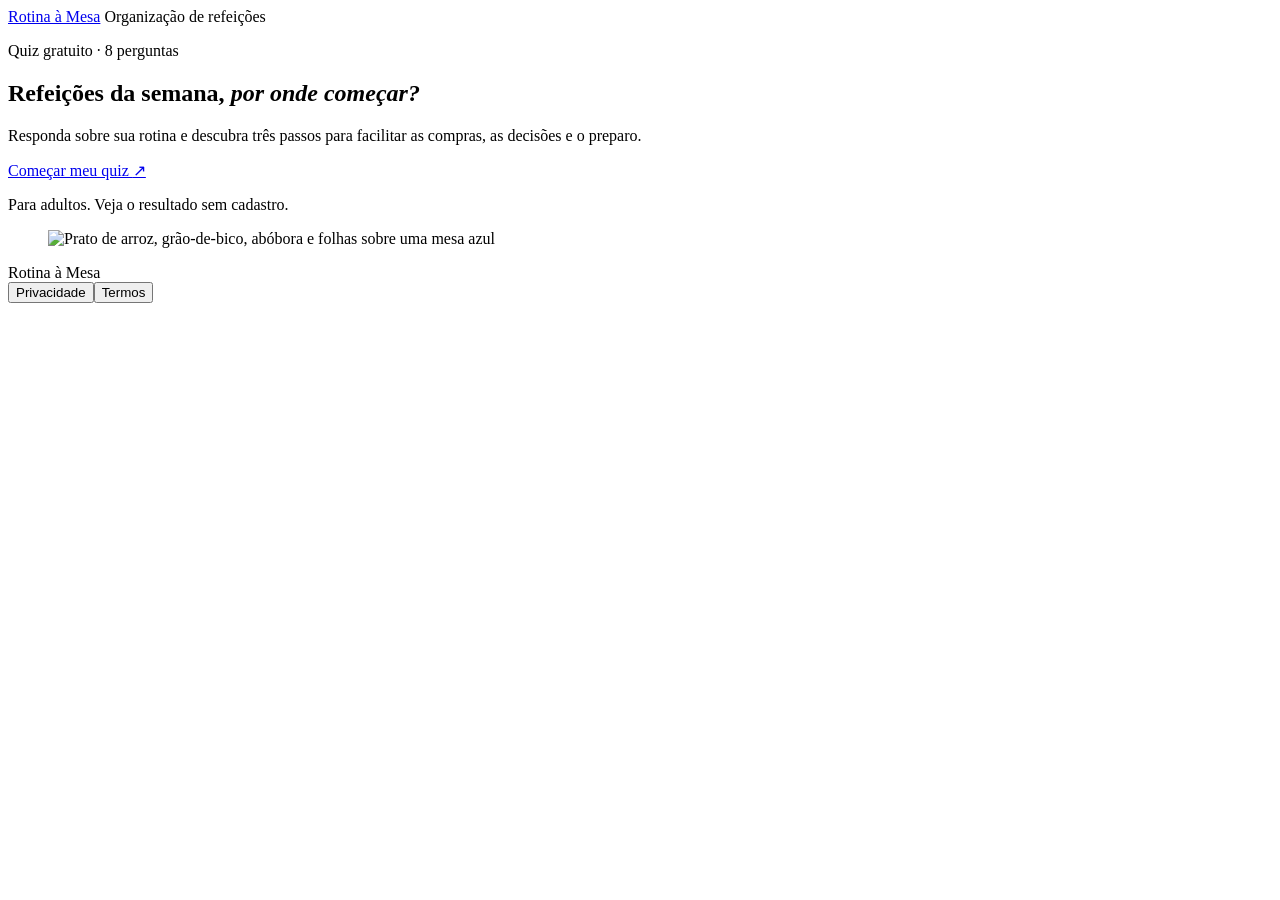
==== index.html @ adef6a7a "Adiciona index.html" ====
<!doctype html>
<html lang="pt-BR">
<head>
  <meta charset="utf-8">
  <meta name="viewport" content="width=device-width, initial-scale=1">
  <meta name="description" content="Responda oito perguntas e descubra por onde começar a organizar as compras e as refeições da semana.">
  <meta name="theme-color" content="#f8f5ec">
  <meta name="referrer" content="strict-origin">
  <title>Rotina à Mesa | Quiz de organização de refeições</title>
  <link rel="stylesheet" href="./style.css">
  <script src="./config.js" defer></script>
  <script src="./quiz.js" defer></script>
</head>
<body>
  <header class="site-head">
    <div class="wrap head-inner">
      <a class="brand" href="#inicio" aria-label="Rotina à Mesa, início"><span class="mark" aria-hidden="true"></span> Rotina à Mesa</a>
      <span class="head-note">Organização de refeições</span>
    </div>
  </header>
  <main class="wrap" id="app">
    <section id="home" class="hero" aria-labelledby="hero-title">
      <div class="hero-copy">
        <p class="kicker"><span></span> Quiz gratuito · 8 perguntas</p>
        <h1 id="hero-title" tabindex="-1">Refeições da semana, <em>por onde começar?</em></h1>
        <p class="intro">Responda sobre sua rotina e descubra três passos para facilitar as compras, as decisões e o preparo.</p>
        <a class="button primary" href="#quiz">Começar meu quiz <span aria-hidden="true">↗</span></a>
        <p class="fine">Para adultos. Veja o resultado sem cadastro.</p>
      </div>
      <figure class="hero-figure">
        <img src="./mesa.webp" alt="Prato de arroz, grão-de-bico, abóbora e folhas sobre uma mesa azul" width="960" height="720" fetchpriority="high">
      </figure>
    </section>
    <section id="quiz" class="flow" hidden>
      <div class="flow-top">
        <button type="button" class="text-button" id="back">← Voltar</button>
        <span id="step-label"></span>
      </div>
      <progress id="progress" max="8" value="1" aria-label="Progresso do quiz"></progress>
      <form id="question-form">
        <fieldset>
          <legend id="question-title" tabindex="-1"></legend>
          <div class="options" id="options"></div>
        </fieldset>
        <p class="form-error" id="form-error" role="alert" hidden>Escolha uma opção para continuar.</p>
        <button class="button primary" id="continue" type="submit"></button>
      </form>
      <p class="fine">As respostas duram enquanto esta página estiver aberta. Atualizar reinicia o quiz.</p>
    </section>
    <section id="result" class="result" hidden>
      <div class="result-copy">
        <button type="button" class="text-button" id="edit">← Revisar respostas</button>
        <p class="kicker"><span></span> Seu resultado</p>
        <h1 id="result-title" tabindex="-1"></h1>
        <ol id="actions" class="actions"></ol>
        <p class="example" id="example"></p>
        <p class="fine">O resultado resume suas preferências de organização. O quiz tem finalidade educativa.</p>
      </div>
      <aside class="offer" aria-labelledby="offer-title">
        <p class="kicker"><span></span> Kit digital</p>
        <h2 id="offer-title">Kit Rotina à Mesa</h2>
        <p id="offer-lead"></p>
        <details class="sample"><summary>Ver exemplo de planejador</summary>
          <table><caption>Exemplo de preenchimento</caption><thead><tr><th scope="col">Dia</th><th scope="col">O que decidir</th></tr></thead><tbody><tr><th scope="row">Segunda</th><td>Escolher duas refeições</td></tr><tr><th scope="row">Terça</th><td>Conferir o que já tem em casa</td></tr><tr><th scope="row">Quarta</th><td>Completar a lista de compras</td></tr></tbody></table>
        </details>
        <ul id="deliverables">
          <li>Guia de uso e planejador semanal</li>
          <li>Lista de compras e checklist de preparo</li>
          <li>Banco de ideias e roteiros para começar</li>
        </ul>
        <p id="format" class="fine"></p>
        <div id="sale" hidden>
          <p class="price" id="price"></p>
          <p id="sale-details" class="fine"></p>
          <a class="button primary" id="checkout">Comprar o kit <span aria-hidden="true">↗</span></a>
        </div>
        <p id="preview-note" class="preview-note">Prévia da oferta. O kit ainda está em preparação.</p>
      </aside>
    </section>
    <noscript><p class="fine">Ative o JavaScript para responder ao quiz.</p></noscript>
  </main>
  <footer class="site-foot wrap">
    <span>Rotina à Mesa</span>
    <div><button class="text-button" data-dialog="privacy">Privacidade</button><button class="text-button" data-dialog="terms">Termos</button></div>
  </footer>
  <dialog id="privacy" aria-labelledby="privacy-title">
    <form method="dialog"><button class="text-button close" aria-label="Fechar">✕</button></form>
    <h2 id="privacy-title">Privacidade</h2>
    <p>As respostas são usadas nesta página para calcular o resultado e são descartadas ao sair ou recarregar. O quiz funciona sem cadastro.</p>
    <p id="privacy-measurement"></p>
    <div id="preferences" hidden>
      <p id="preference-status" aria-live="polite"></p>
      <div class="preference-buttons"><button id="allow" type="button" class="button primary">Permitir medição</button><button id="decline" type="button" class="text-button">Recusar medição</button></div>
    </div>
    <p id="privacy-seller" hidden></p>
    <a id="privacy-link" hidden>Ver política de privacidade completa</a>
  </dialog>
  <dialog id="terms" aria-labelledby="terms-title">
    <form method="dialog"><button class="text-button close" aria-label="Fechar">✕</button></form>
    <h2 id="terms-title">Termos de uso</h2>
    <p>O Rotina à Mesa oferece um quiz educativo para adultos que querem organizar refeições e compras. O resultado apresenta sugestões de organização.</p>
    <p id="terms-seller" hidden></p>
    <a id="terms-link" hidden>Ver termos da oferta</a>
  </dialog>
  <div id="consent-notice" class="consent" hidden>
    <p>Você pode escolher se quer permitir a medição de visitas e interações com o quiz.</p>
    <button class="text-button" data-dialog="privacy">Escolher preferências</button>
  </div>
</body>
</html>
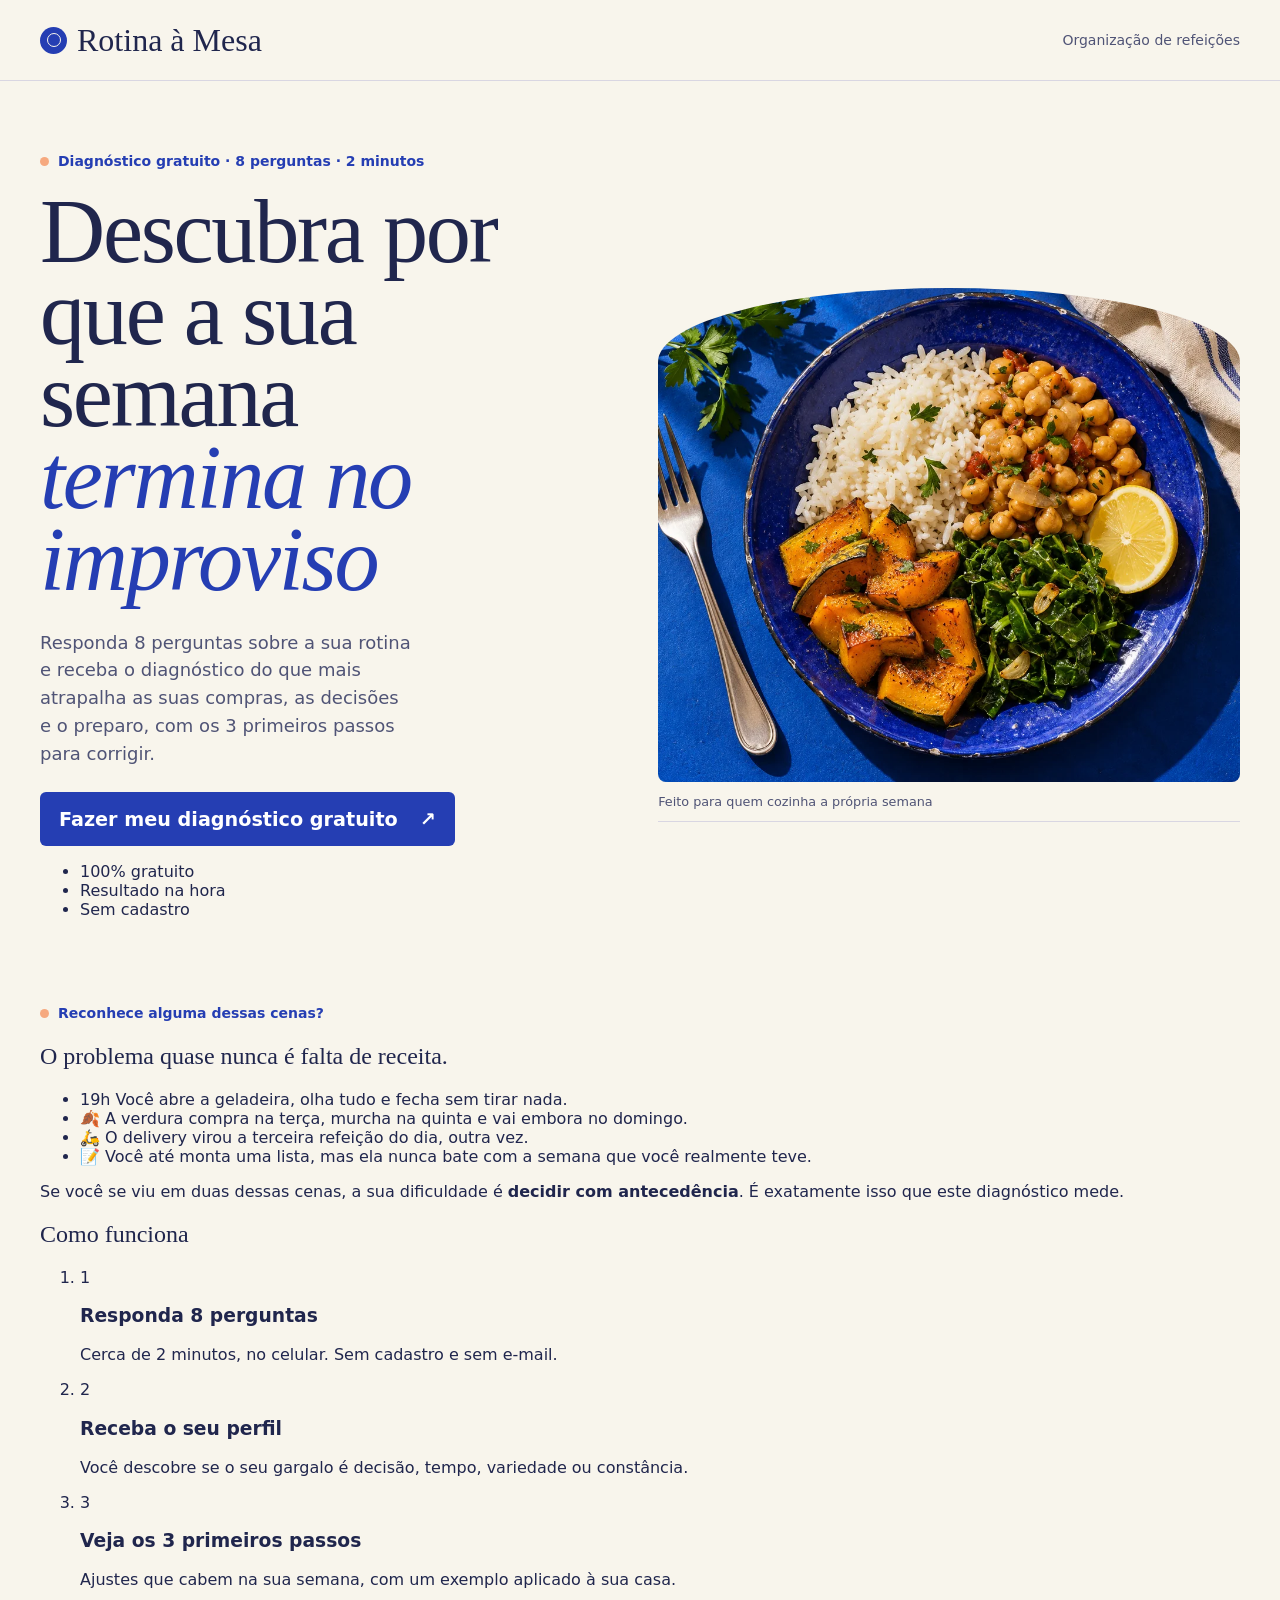
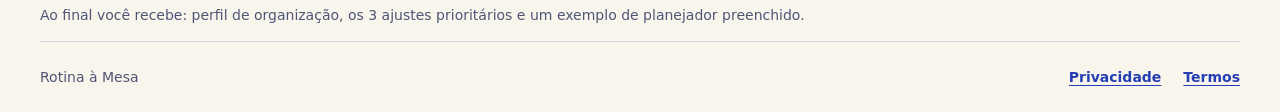
==== commit 14a708b6: "Adiciona gatilhos de conversao, diagnostico e mini pagina de vendas" ====
--- a/index.html
+++ b/index.html
@@ -3,34 +3,82 @@
 <head>
   <meta charset="utf-8">
   <meta name="viewport" content="width=device-width, initial-scale=1">
-  <meta name="description" content="Responda oito perguntas e descubra por onde começar a organizar as compras e as refeições da semana.">
+  <meta name="description" content="Responda 8 perguntas em 2 minutos e descubra o que está travando a organização das suas refeições, com os 3 primeiros passos para resolver.">
   <meta name="theme-color" content="#f8f5ec">
   <meta name="referrer" content="strict-origin">
-  <title>Rotina à Mesa | Quiz de organização de refeições</title>
+  <title>Rotina à Mesa | Diagnóstico gratuito da sua rotina de refeições</title>
+  <meta property="og:title" content="Descubra em 2 minutos por que a sua semana termina no improviso">
+  <meta property="og:description" content="Diagnóstico gratuito com 8 perguntas. Veja o seu perfil e os 3 ajustes que mais destravam compras, decisões e preparo.">
+  <meta property="og:type" content="website">
   <link rel="stylesheet" href="./style.css">
   <script src="./config.js" defer></script>
   <script src="./quiz.js" defer></script>
 </head>
 <body>
+  <div class="topbar" id="topbar" hidden>
+    <p><strong id="topbar-title">Oferta de lançamento</strong><span id="topbar-text"></span></p>
+    <p class="countdown" id="countdown" hidden>termina em <span id="countdown-clock">--:--:--</span></p>
+  </div>
+
   <header class="site-head">
     <div class="wrap head-inner">
       <a class="brand" href="#inicio" aria-label="Rotina à Mesa, início"><span class="mark" aria-hidden="true"></span> Rotina à Mesa</a>
-      <span class="head-note">Organização de refeições</span>
+      <span class="head-note" id="head-note">Organização de refeições</span>
     </div>
   </header>
+
   <main class="wrap" id="app">
     <section id="home" class="hero" aria-labelledby="hero-title">
       <div class="hero-copy">
-        <p class="kicker"><span></span> Quiz gratuito · 8 perguntas</p>
-        <h1 id="hero-title" tabindex="-1">Refeições da semana, <em>por onde começar?</em></h1>
-        <p class="intro">Responda sobre sua rotina e descubra três passos para facilitar as compras, as decisões e o preparo.</p>
-        <a class="button primary" href="#quiz">Começar meu quiz <span aria-hidden="true">↗</span></a>
-        <p class="fine">Para adultos. Veja o resultado sem cadastro.</p>
+        <p class="kicker"><span></span> Diagnóstico gratuito · 8 perguntas · 2 minutos</p>
+        <h1 id="hero-title" tabindex="-1">Descubra por que a sua semana <em>termina no improviso</em></h1>
+        <p class="intro">Responda 8 perguntas sobre a sua rotina e receba o diagnóstico do que mais atrapalha as suas compras, as decisões e o preparo, com os 3 primeiros passos para corrigir.</p>
+        <a class="button primary" id="start" href="#quiz"><span id="start-label">Fazer meu diagnóstico gratuito</span> <span aria-hidden="true">↗</span></a>
+        <p class="fine" id="resume-note" hidden></p>
+        <ul class="assurance">
+          <li>100% gratuito</li>
+          <li>Resultado na hora</li>
+          <li>Sem cadastro</li>
+        </ul>
+        <div class="proof" id="proof" hidden>
+          <div class="avatars" aria-hidden="true"><span>AC</span><span>JL</span><span>MP</span><span>RS</span><span>+</span></div>
+          <div>
+            <p class="proof-line"><strong id="proof-total">0</strong> pessoas já fizeram este diagnóstico</p>
+            <p class="stars" id="proof-rating" aria-label="Avaliação média"></p>
+          </div>
+        </div>
       </div>
       <figure class="hero-figure">
         <img src="./mesa.webp" alt="Prato de arroz, grão-de-bico, abóbora e folhas sobre uma mesa azul" width="960" height="720" fetchpriority="high">
+        <figcaption>
+          <span>Feito para quem cozinha a própria semana</span>
+          <span class="live-dot" id="live" hidden><i aria-hidden="true"></i> <span id="live-text"></span></span>
+        </figcaption>
       </figure>
     </section>
+
+    <section id="pain" class="pain" aria-labelledby="pain-title">
+      <p class="kicker"><span></span> Reconhece alguma dessas cenas?</p>
+      <h2 id="pain-title">O problema quase nunca é falta de receita.</h2>
+      <ul class="pain-list">
+        <li><span aria-hidden="true">19h</span> Você abre a geladeira, olha tudo e fecha sem tirar nada.</li>
+        <li><span aria-hidden="true">🍂</span> A verdura compra na terça, murcha na quinta e vai embora no domingo.</li>
+        <li><span aria-hidden="true">🛵</span> O delivery virou a terceira refeição do dia, outra vez.</li>
+        <li><span aria-hidden="true">📝</span> Você até monta uma lista, mas ela nunca bate com a semana que você realmente teve.</li>
+      </ul>
+      <p class="pain-close">Se você se viu em duas dessas cenas, a sua dificuldade é <strong>decidir com antecedência</strong>. É exatamente isso que este diagnóstico mede.</p>
+    </section>
+
+    <section id="how" class="how" aria-labelledby="how-title">
+      <h2 id="how-title">Como funciona</h2>
+      <ol class="steps">
+        <li><span>1</span><div><h3>Responda 8 perguntas</h3><p>Cerca de 2 minutos, no celular. Sem cadastro e sem e-mail.</p></div></li>
+        <li><span>2</span><div><h3>Receba o seu perfil</h3><p>Você descobre se o seu gargalo é decisão, tempo, variedade ou constância.</p></div></li>
+        <li><span>3</span><div><h3>Veja os 3 primeiros passos</h3><p>Ajustes que cabem na sua semana, com um exemplo aplicado à sua casa.</p></div></li>
+      </ol>
+      <p class="fine">Ao final você recebe: perfil de organização, os 3 ajustes prioritários e um exemplo de planejador preenchido.</p>
+    </section>
+
     <section id="quiz" class="flow" hidden>
       <div class="flow-top">
         <button type="button" class="text-button" id="back">← Voltar</button>
@@ -45,44 +93,123 @@
         <p class="form-error" id="form-error" role="alert" hidden>Escolha uma opção para continuar.</p>
         <button class="button primary" id="continue" type="submit"></button>
       </form>
-      <p class="fine">As respostas duram enquanto esta página estiver aberta. Atualizar reinicia o quiz.</p>
-    </section>
-    <section id="result" class="result" hidden>
-      <div class="result-copy">
+      <p class="fine" id="quiz-foot">Quanto mais honesto você for, mais preciso fica o resultado. As respostas duram enquanto esta página estiver aberta.</p>
+    </section>
+
+    <section id="loading" class="loading" hidden aria-live="polite">
+      <div class="loading-inner">
+        <p class="kicker"><span></span> Quase pronto</p>
+        <h2>Montando o seu diagnóstico…</h2>
+        <progress id="loading-bar" max="100" value="0" aria-label="Montando o diagnóstico"></progress>
+        <p id="loading-text" class="loading-text">Cruzando as suas respostas…</p>
+        <ul class="loading-checks">
+          <li id="check-1">Perfil de organização</li>
+          <li id="check-2">Gargalo principal</li>
+          <li id="check-3">3 primeiros passos</li>
+        </ul>
+        <p class="fine">Sem cadastro. Nada é enviado.</p>
+      </div>
+    </section>
+
+    <section id="result" hidden aria-labelledby="result-title">
+      <div class="result-head">
         <button type="button" class="text-button" id="edit">← Revisar respostas</button>
-        <p class="kicker"><span></span> Seu resultado</p>
+        <p class="kicker"><span></span> Diagnóstico pronto</p>
+        <p class="profile-badge" id="profile-badge"></p>
         <h1 id="result-title" tabindex="-1"></h1>
-        <ol id="actions" class="actions"></ol>
-        <p class="example" id="example"></p>
-        <p class="fine">O resultado resume suas preferências de organização. O quiz tem finalidade educativa.</p>
-      </div>
-      <aside class="offer" aria-labelledby="offer-title">
-        <p class="kicker"><span></span> Kit digital</p>
-        <h2 id="offer-title">Kit Rotina à Mesa</h2>
-        <p id="offer-lead"></p>
-        <details class="sample"><summary>Ver exemplo de planejador</summary>
-          <table><caption>Exemplo de preenchimento</caption><thead><tr><th scope="col">Dia</th><th scope="col">O que decidir</th></tr></thead><tbody><tr><th scope="row">Segunda</th><td>Escolher duas refeições</td></tr><tr><th scope="row">Terça</th><td>Conferir o que já tem em casa</td></tr><tr><th scope="row">Quarta</th><td>Completar a lista de compras</td></tr></tbody></table>
-        </details>
-        <ul id="deliverables">
-          <li>Guia de uso e planejador semanal</li>
-          <li>Lista de compras e checklist de preparo</li>
-          <li>Banco de ideias e roteiros para começar</li>
-        </ul>
-        <p id="format" class="fine"></p>
-        <div id="sale" hidden>
+        <p class="result-summary" id="result-summary"></p>
+        <div class="impact" id="impact">
+          <span>Impacto na sua semana</span>
+          <div class="impact-scale" id="impact-scale" aria-hidden="true"><i></i><i></i><i></i></div>
+          <strong id="impact-label"></strong>
+        </div>
+      </div>
+
+      <div class="diag-grid">
+        <div class="diag-main">
+          <h2>Seus 3 primeiros passos</h2>
+          <ol id="actions" class="actions"></ol>
+          <p class="example" id="example"></p>
+
+          <div class="error-card">
+            <h3>Onde o seu plano costuma quebrar</h3>
+            <p id="error-text"></p>
+          </div>
+
+          <h2>O que muda quando a semana já está decidida</h2>
+          <ul class="gains" id="gains"></ul>
+
+          <h2 id="quotes-title">Quem já fez o diagnóstico</h2>
+          <ul class="quotes" id="quotes"></ul>
+        </div>
+
+        <aside class="offer" aria-labelledby="offer-title">
+          <p class="kicker"><span></span> Seu próximo passo</p>
+          <h2 id="offer-title">Kit Rotina à Mesa</h2>
+          <p id="offer-lead"></p>
+
+          <details class="sample"><summary>Ver exemplo de planejador</summary>
+            <table><caption>Exemplo de preenchimento</caption><thead><tr><th scope="col">Dia</th><th scope="col">O que decidir</th></tr></thead><tbody><tr><th scope="row">Segunda</th><td>Escolher duas refeições</td></tr><tr><th scope="row">Terça</th><td>Conferir o que já tem em casa</td></tr><tr><th scope="row">Quarta</th><td>Completar a lista de compras</td></tr></tbody></table>
+          </details>
+
+          <p class="stack-title">O que vem no kit</p>
+          <ul id="deliverables" class="value-stack">
+            <li><div><strong>Guia de uso + planejador semanal</strong><span>O passo a passo para decidir a semana em 20 minutos</span></div><s>R$ 47</s></li>
+            <li><div><strong>Lista de compras inteligente</strong><span>Montada a partir das refeições, não do que você lembra</span></div><s>R$ 37</s></li>
+            <li><div><strong>Checklist de preparo</strong><span>O que adiantar e em que ordem, para os dias corridos</span></div><s>R$ 27</s></li>
+            <li><div><strong>Banco de ideias editável</strong><span>Para consultar quando faltar repertório na hora da fome</span></div><s>R$ 27</s></li>
+          </ul>
+          <ul class="bonus-list" id="bonuses"></ul>
+
+          <p class="anchor" id="anchor"><span id="anchor-total">R$ 138</span> em materiais</p>
           <p class="price" id="price"></p>
+          <p class="price-note" id="price-note"></p>
+
+          <div id="sale-continue">
+            <a class="button primary wide" id="checkout">Comprar o kit <span aria-hidden="true">↗</span></a>
+          </div>
           <p id="sale-details" class="fine"></p>
-          <a class="button primary" id="checkout">Comprar o kit <span aria-hidden="true">↗</span></a>
-        </div>
-        <p id="preview-note" class="preview-note">Prévia da oferta. O kit ainda está em preparação.</p>
-      </aside>
-    </section>
+
+          <ul class="guarantee" id="guarantee">
+            <li><strong id="guarantee-title">7 dias de garantia</strong> Se não fizer sentido para a sua rotina, você pede o reembolso e recebe o valor de volta.</li>
+            <li>Acesso imediato após o pagamento.</li>
+            <li>Pagamento único, sem mensalidade.</li>
+          </ul>
+
+          <p class="scarcity" id="scarcity" hidden></p>
+          <p id="preview-note" class="preview-note">Prévia da oferta. O kit ainda está em preparação.</p>
+        </aside>
+      </div>
+
+      <section id="faq" class="faq" aria-labelledby="faq-title">
+        <h2 id="faq-title">Antes de decidir</h2>
+        <details><summary>Preciso saber cozinhar bem?</summary><p>Não. O kit trabalha com preparações simples e com o que adiantar, não com receitas técnicas. Se você sabe fazer arroz, ovo e uma refeição básica, o material funciona.</p></details>
+        <details><summary>Serve para quem mora sozinho?</summary><p>Sim. O planejador tem uma versão para uma pessoa, com lista de compras em quantidade menor, e a versão para famílias.</p></details>
+        <details><summary>É digital ou impresso?</summary><p>Digital, em PDF, para usar no celular ou imprimir. Você recebe os dois formatos no mesmo acesso.</p></details>
+        <details><summary>Quanto tempo vou gastar por semana?</summary><p>A proposta é decidir a semana em até 20 minutos e reduzir as decisões do dia a dia. O checklist de preparo é opcional para quem tem menos tempo.</p></details>
+        <details><summary>E se eu não gostar?</summary><p>Você tem 7 dias para pedir o reembolso pelo suporte, sem precisar justificar. O valor é devolvido integralmente.</p></details>
+        <details><summary>Como recebo o material?</summary><p>O acesso é liberado por e-mail logo depois da confirmação do pagamento. O link fica disponível para download.</p></details>
+      </section>
+
+      <div class="ps">
+        <p><strong>P.S.</strong> O diagnóstico mostra onde a sua semana quebra. O kit mostra como ela passa a funcionar, com o planejador, a lista e o checklist já preenchidos para você só ajustar.</p>
+        <p><strong>P.S. 2</strong> Se você fechar esta página, o seu resultado não fica salvo. As respostas duram apenas enquanto a página estiver aberta.</p>
+      </div>
+    </section>
+
     <noscript><p class="fine">Ative o JavaScript para responder ao quiz.</p></noscript>
   </main>
+
   <footer class="site-foot wrap">
     <span>Rotina à Mesa</span>
     <div><button class="text-button" data-dialog="privacy">Privacidade</button><button class="text-button" data-dialog="terms">Termos</button></div>
   </footer>
+
+  <div class="sticky-cta" id="sticky-cta" hidden>
+    <div><strong id="sticky-price"></strong><span id="sticky-note">Kit Rotina à Mesa</span></div>
+    <a class="button primary" id="sticky-buy">Comprar <span aria-hidden="true">↗</span></a>
+  </div>
+
   <dialog id="privacy" aria-labelledby="privacy-title">
     <form method="dialog"><button class="text-button close" aria-label="Fechar">✕</button></form>
     <h2 id="privacy-title">Privacidade</h2>
@@ -98,7 +225,7 @@
   <dialog id="terms" aria-labelledby="terms-title">
     <form method="dialog"><button class="text-button close" aria-label="Fechar">✕</button></form>
     <h2 id="terms-title">Termos de uso</h2>
-    <p>O Rotina à Mesa oferece um quiz educativo para adultos que querem organizar refeições e compras. O resultado apresenta sugestões de organização.</p>
+    <p>O Rotina à Mesa oferece um quiz educativo para adultos que querem organizar refeições e compras. O resultado apresenta sugestões de organização e não substitui orientação de nutricionista ou médico.</p>
     <p id="terms-seller" hidden></p>
     <a id="terms-link" hidden>Ver termos da oferta</a>
   </dialog>
--- a/style.css
+++ b/style.css
@@ -0,0 +1,104 @@
+:root {
+  --paper: #f8f5ec;
+  --ink: #20264d;
+  --muted: #505476;
+  --blue: #253eb3;
+  --line: #d9d6e2;
+  --peach: #f6a97f;
+  --display: "Instrument Serif", Georgia, serif;
+  --body: "DM Sans", "Segoe UI", system-ui, sans-serif;
+  color: var(--ink);
+  background: var(--paper);
+  font-family: var(--body);
+  font-size: 16px;
+}
+* { box-sizing: border-box; }
+[hidden] { display: none !important; }
+body { margin: 0; min-height: 100vh; min-height: 100svh; display: flex; flex-direction: column; }
+main { flex: 1; }
+button, input { font: inherit; }
+a { color: var(--blue); }
+button, summary { cursor: pointer; }
+:focus-visible { outline: 3px solid #8a3f1f; outline-offset: 4px; }
+.wrap { width: min(100% - 80px, 1232px); margin-inline: auto; }
+.site-head { border-bottom: 1px solid var(--line); }
+.head-inner { display: flex; justify-content: space-between; align-items: center; min-height: 80px; gap: 1rem; }
+.brand { display: inline-flex; align-items: center; gap: 10px; color: var(--ink); text-decoration: none; font: 32px/1 var(--display); white-space: nowrap; }
+.mark { width: 27px; height: 27px; display: inline-grid; place-items: center; background: var(--blue); border-radius: 50%; }
+.mark::after { content: ""; width: 12px; height: 12px; border: 1px solid var(--paper); border-radius: 50%; }
+.head-note, .fine, .site-foot { font-size: .875rem; color: var(--muted); }
+.hero { display: grid; grid-template-columns: 1fr 1.05fr; align-items: center; gap: clamp(36px, 5vw, 80px); padding: clamp(45px, 8vh, 100px) 0 48px; }
+.hero-copy { padding-bottom: 22px; }
+.kicker { font-size: .875rem; font-weight: 700; color: var(--blue); display: flex; align-items: center; gap: 9px; margin: 0 0 22px; }
+.kicker span { height: 9px; width: 9px; border-radius: 50%; background: var(--peach); }
+h1, h2, legend { font-family: var(--display); font-weight: 400; }
+h1 { font-size: clamp(64px, 7.05vw, 108px); line-height: .91; letter-spacing: -.025em; margin: 0; }
+.hero h1 { max-width: 650px; }
+.hero h1 em { color: var(--blue); display: block; font-weight: inherit; }
+.intro { max-width: 375px; font-size: 1.125rem; line-height: 1.55; color: var(--muted); margin: 27px 0 24px; }
+.button { min-height: 54px; border: 1px solid transparent; border-radius: 6px; padding: 12px 18px; display: inline-flex; align-items: center; justify-content: space-between; gap: 22px; font-weight: 700; text-decoration: none; cursor: pointer; }
+.primary { color: #fff; background: var(--blue); }
+.primary:hover { background: #192c8f; }
+.primary span { font-size: 1.2em; }
+.fine { line-height: 1.55; }
+.hero-figure { margin: 0; }
+.hero-figure img { display: block; width: 100%; height: auto; aspect-ratio: 1.18; object-fit: cover; object-position: center; background: var(--blue); border-radius: 50% 50% 8px 8px / 15% 15% 8px 8px; }
+figcaption { display: flex; justify-content: space-between; padding: 12px 0; border-bottom: 1px solid var(--line); gap: 12px; font-size: .8rem; color: var(--muted); }
+.site-foot { display: flex; align-items: center; justify-content: space-between; gap: 14px; border-top: 1px solid var(--line); min-height: 71px; }
+.site-foot div { display: flex; gap: 22px; }
+.text-button { padding: 0; min-height: 44px; background: transparent; border: none; color: var(--blue); text-decoration: underline; text-underline-offset: 3px; font-weight: 600; }
+.flow { width: min(100%, 655px); margin-inline: auto; padding: 36px 0 55px; }
+.flow-top { display: flex; justify-content: space-between; align-items: center; gap: 12px; font-size: .9rem; }
+progress { display: block; width: 100%; height: 7px; border: 0; border-radius: 12px; overflow: hidden; margin: 6px 0 27px; background: var(--line); }
+progress::-webkit-progress-bar { background: var(--line); }
+progress::-webkit-progress-value { background: var(--blue); }
+progress::-moz-progress-bar { background: var(--blue); }
+fieldset { border: 0; padding: 0; margin: 0 0 22px; min-width: 0; }
+legend { font-size: clamp(40px, 5.2vw, 62px); line-height: 1; padding: 0; margin-bottom: 23px; }
+.options { display: grid; gap: 9px; }
+.option { display: flex; align-items: center; gap: 12px; min-height: 54px; border: 1px solid var(--line); background: #fffdf8; padding: 11px 14px; border-radius: 6px; cursor: pointer; }
+.option:hover, .option:has(:checked) { border-color: var(--blue); background: #edf0ff; }
+.option input { accent-color: var(--blue); width: 19px; height: 19px; margin: 0; flex: none; }
+.form-error { color: #8a281b; }
+.result { display: grid; grid-template-columns: 1.3fr 1fr; align-items: start; gap: clamp(35px, 7vw, 105px); padding: 48px 0; }
+.result h1 { font-size: clamp(48px, 6vw, 82px); }
+.result .kicker { margin-top: 18px; }
+.actions { padding-left: 26px; margin: 25px 0; }
+.actions li { padding: 10px 0 10px 5px; border-bottom: 1px solid var(--line); line-height: 1.5; }
+.actions li::marker { color: var(--blue); font-weight: 700; }
+.example { border-left: 3px solid var(--peach); padding-left: 12px; line-height: 1.5; }
+.offer { background: #e9edff; border-top: 5px solid var(--blue); padding: clamp(22px, 4vw, 38px); border-radius: 0 0 8px 8px; }
+.offer .kicker { margin: 0 0 9px; }
+.offer h2, dialog h2 { font-size: clamp(38px, 5vw, 55px); line-height: 1; margin: 0 0 12px; }
+.offer p, .offer li, dialog p { line-height: 1.5; }
+.offer ul { padding-left: 20px; }
+.sample { padding: 10px 0; border-block: 1px solid #b9c1e1; }
+summary { min-height: 28px; color: var(--blue); font-weight: 700; }
+table { width: 100%; text-align: left; border-collapse: collapse; font-size: .875rem; }
+caption { text-align: left; padding: 6px 0; }
+td, th { padding: 8px 4px; border-bottom: 1px solid #c3cbea; }
+.preview-note { font-size: .875rem; color: var(--muted); margin-bottom: 0; }
+.price { font: 36px/1 var(--display); margin-bottom: 4px; }
+dialog { width: min(560px, calc(100% - 32px)); max-height: calc(100% - 32px); padding: 26px; border: 1px solid var(--line); border-radius: 8px; color: var(--ink); background: var(--paper); }
+dialog::backdrop { background: #20264d99; }
+.close { float: right; width: 44px; text-decoration: none; }
+.preference-buttons { display: flex; align-items: center; flex-wrap: wrap; gap: 12px; }
+.consent { position: fixed; inset: auto 12px 12px; width: min(500px, calc(100% - 24px)); margin-inline: auto; z-index: 1; background: #fffdf8; border: 1px solid var(--blue); padding: 9px 17px; border-radius: 8px; }
+.consent p { margin: 5px 0 0; }
+@media (max-width: 780px) {
+  .wrap { width: calc(100% - 38px); }
+  .head-inner { min-height: 62px; }
+  .brand { font-size: 29px; }
+  .head-note { display: none; }
+  .hero, .result { grid-template-columns: 1fr; gap: 26px; padding: 29px 0 30px; }
+  .hero-copy { padding: 0; }
+  .hero h1 { font-size: clamp(54px, 10vw, 78px); }
+  .kicker { margin-bottom: 15px; }
+  .intro { margin: 20px 0; }
+  .hero-figure img { aspect-ratio: 1.45; }
+  .flow { padding-top: 23px; }
+}
+@media (prefers-reduced-motion: no-preference) {
+  .hero-copy { animation: enter .36s ease-out both; }
+  @keyframes enter { from { opacity: 0; transform: translateY(6px); } }
+}
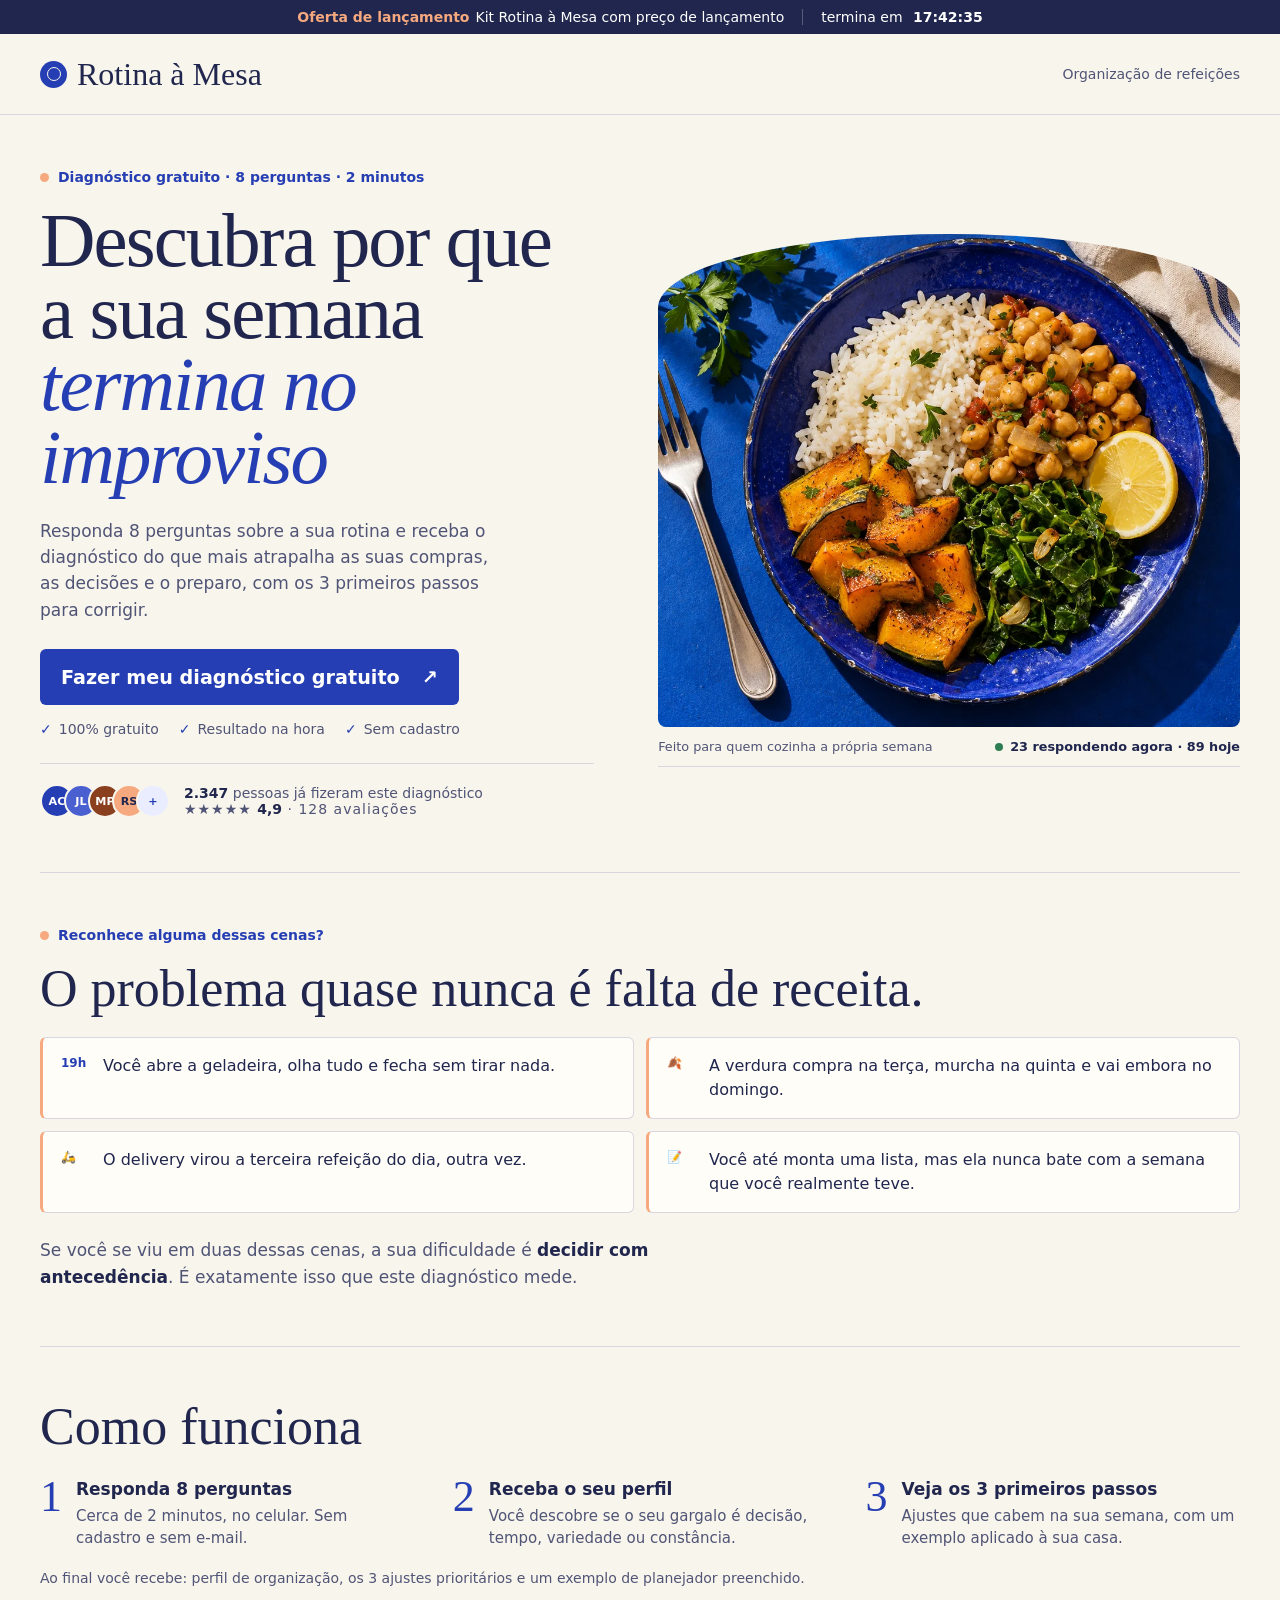
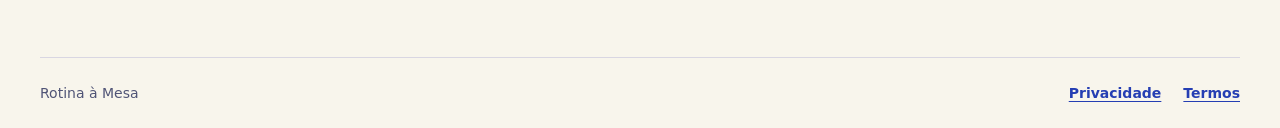
==== commit 05d6aa6d: "quiz: oferta resumida no topo do resultado (mobile) e loading mais curto" ====
--- a/index.html
+++ b/index.html
@@ -125,6 +125,15 @@
         </div>
       </div>
 
+      <div class="quick-offer" id="quick-offer" hidden>
+        <div class="quick-price">
+          <strong id="quick-price">R$ 47</strong>
+          <span>pagamento único · acesso imediato</span>
+        </div>
+        <a class="button primary wide" id="checkout-top" href="#oferta">Comprar o kit <span aria-hidden="true">↗</span></a>
+        <a class="quick-link" href="#oferta">Ver o que vem no kit e a garantia</a>
+      </div>
+
       <div class="diag-grid">
         <div class="diag-main">
           <h2>Seus 3 primeiros passos</h2>
@@ -143,7 +152,7 @@
           <ul class="quotes" id="quotes"></ul>
         </div>
 
-        <aside class="offer" aria-labelledby="offer-title">
+        <aside class="offer" id="oferta" aria-labelledby="offer-title">
           <p class="kicker"><span></span> Seu próximo passo</p>
           <h2 id="offer-title">Kit Rotina à Mesa</h2>
           <p id="offer-lead"></p>
--- a/style.css
+++ b/style.css
@@ -5,6 +5,8 @@
   --blue: #253eb3;
   --line: #d9d6e2;
   --peach: #f6a97f;
+  --card: #fffdf8;
+  --soft: #e9edff;
   --display: "Instrument Serif", Georgia, serif;
   --body: "DM Sans", "Segoe UI", system-ui, sans-serif;
   color: var(--ink);
@@ -21,82 +23,225 @@
 button, summary { cursor: pointer; }
 :focus-visible { outline: 3px solid #8a3f1f; outline-offset: 4px; }
 .wrap { width: min(100% - 80px, 1232px); margin-inline: auto; }
+
+/* ---------- Barra de urgência ---------- */
+.topbar { background: var(--ink); color: #fff; font-size: .875rem; }
+.topbar p { margin: 0; }
+.topbar { display: flex; align-items: center; justify-content: center; gap: 18px; padding: 9px 20px; text-align: center; flex-wrap: wrap; }
+.topbar strong { color: var(--peach); }
+.topbar span { margin-left: 6px; }
+.countdown span { font-variant-numeric: tabular-nums; font-weight: 700; }
+.countdown { border-left: 1px solid #ffffff40; padding-left: 18px; }
+
+/* ---------- Cabeçalho ---------- */
 .site-head { border-bottom: 1px solid var(--line); }
 .head-inner { display: flex; justify-content: space-between; align-items: center; min-height: 80px; gap: 1rem; }
 .brand { display: inline-flex; align-items: center; gap: 10px; color: var(--ink); text-decoration: none; font: 32px/1 var(--display); white-space: nowrap; }
 .mark { width: 27px; height: 27px; display: inline-grid; place-items: center; background: var(--blue); border-radius: 50%; }
 .mark::after { content: ""; width: 12px; height: 12px; border: 1px solid var(--paper); border-radius: 50%; }
 .head-note, .fine, .site-foot { font-size: .875rem; color: var(--muted); }
-.hero { display: grid; grid-template-columns: 1fr 1.05fr; align-items: center; gap: clamp(36px, 5vw, 80px); padding: clamp(45px, 8vh, 100px) 0 48px; }
-.hero-copy { padding-bottom: 22px; }
-.kicker { font-size: .875rem; font-weight: 700; color: var(--blue); display: flex; align-items: center; gap: 9px; margin: 0 0 22px; }
-.kicker span { height: 9px; width: 9px; border-radius: 50%; background: var(--peach); }
+
+/* ---------- Hero ---------- */
+.hero { display: grid; grid-template-columns: 1fr 1.05fr; align-items: center; gap: clamp(36px, 5vw, 80px); padding: clamp(40px, 6vh, 76px) 0 40px; }
+.hero-copy { padding-bottom: 14px; }
+.kicker { font-size: .875rem; font-weight: 700; color: var(--blue); display: flex; align-items: center; gap: 9px; margin: 0 0 20px; }
+.kicker span { height: 9px; width: 9px; border-radius: 50%; background: var(--peach); flex: none; }
 h1, h2, legend { font-family: var(--display); font-weight: 400; }
-h1 { font-size: clamp(64px, 7.05vw, 108px); line-height: .91; letter-spacing: -.025em; margin: 0; }
-.hero h1 { max-width: 650px; }
+h1 { font-size: clamp(52px, 6vw, 92px); line-height: .94; letter-spacing: -.025em; margin: 0; }
+.hero h1 { max-width: 660px; }
 .hero h1 em { color: var(--blue); display: block; font-weight: inherit; }
-.intro { max-width: 375px; font-size: 1.125rem; line-height: 1.55; color: var(--muted); margin: 27px 0 24px; }
-.button { min-height: 54px; border: 1px solid transparent; border-radius: 6px; padding: 12px 18px; display: inline-flex; align-items: center; justify-content: space-between; gap: 22px; font-weight: 700; text-decoration: none; cursor: pointer; }
+.intro { max-width: 470px; font-size: 1.0625rem; line-height: 1.55; color: var(--muted); margin: 24px 0 26px; }
+.button { min-height: 56px; border: 1px solid transparent; border-radius: 6px; padding: 13px 20px; display: inline-flex; align-items: center; justify-content: space-between; gap: 22px; font-weight: 700; text-decoration: none; cursor: pointer; }
 .primary { color: #fff; background: var(--blue); }
 .primary:hover { background: #192c8f; }
 .primary span { font-size: 1.2em; }
+.primary.wide { width: 100%; }
+.primary.is-disabled { background: #8b90ad; cursor: not-allowed; }
 .fine { line-height: 1.55; }
+#resume-note { margin: 12px 0 0; color: var(--blue); font-weight: 600; }
+.assurance { list-style: none; display: flex; flex-wrap: wrap; gap: 8px 20px; padding: 0; margin: 16px 0 0; font-size: .875rem; color: var(--muted); }
+.assurance li::before { content: "✓"; color: var(--blue); font-weight: 700; margin-right: 7px; }
+.proof { display: flex; align-items: center; gap: 14px; margin-top: 26px; padding-top: 20px; border-top: 1px solid var(--line); }
+.proof p { margin: 0; font-size: .875rem; color: var(--muted); }
+.proof strong { color: var(--ink); }
+.avatars { display: flex; }
+.avatars span { width: 34px; height: 34px; border-radius: 50%; display: grid; place-items: center; font-size: .7rem; font-weight: 700; color: #fff; background: var(--blue); border: 2px solid var(--paper); margin-left: -10px; }
+.avatars span:first-child { margin-left: 0; }
+.avatars span:nth-child(2) { background: #4a5fd0; }
+.avatars span:nth-child(3) { background: #8a3f1f; }
+.avatars span:nth-child(4) { background: var(--peach); color: var(--ink); }
+.avatars span:last-child { background: var(--soft); color: var(--blue); }
+.stars { font-size: .8rem; letter-spacing: 1px; color: #b8770f; }
+.stars b { color: var(--ink); letter-spacing: 0; }
+
 .hero-figure { margin: 0; }
-.hero-figure img { display: block; width: 100%; height: auto; aspect-ratio: 1.18; object-fit: cover; object-position: center; background: var(--blue); border-radius: 50% 50% 8px 8px / 15% 15% 8px 8px; }
-figcaption { display: flex; justify-content: space-between; padding: 12px 0; border-bottom: 1px solid var(--line); gap: 12px; font-size: .8rem; color: var(--muted); }
-.site-foot { display: flex; align-items: center; justify-content: space-between; gap: 14px; border-top: 1px solid var(--line); min-height: 71px; }
-.site-foot div { display: flex; gap: 22px; }
-.text-button { padding: 0; min-height: 44px; background: transparent; border: none; color: var(--blue); text-decoration: underline; text-underline-offset: 3px; font-weight: 600; }
+.hero-figure img { display: block; width: 100%; height: auto; aspect-ratio: 1.18; object-fit: cover; background: var(--blue); border-radius: 50% 50% 8px 8px / 15% 15% 8px 8px; }
+figcaption { display: flex; justify-content: space-between; align-items: center; padding: 12px 0; border-bottom: 1px solid var(--line); gap: 12px; font-size: .8rem; color: var(--muted); }
+.live-dot { display: inline-flex; align-items: center; gap: 7px; color: var(--ink); font-weight: 600; }
+.live-dot i { width: 8px; height: 8px; border-radius: 50%; background: #2f7d52; animation: pulse 1.8s ease-in-out infinite; }
+@keyframes pulse { 50% { opacity: .25; } }
+
+/* ---------- Blocos de conteúdo ---------- */
+.pain, .how { padding: clamp(40px, 6vh, 66px) 0; border-top: 1px solid var(--line); }
+.pain h2, .how h2, .diag-main h2, .faq h2 { font-size: clamp(34px, 4.2vw, 52px); line-height: 1; margin: 0 0 22px; }
+.pain-list { list-style: none; padding: 0; margin: 0 0 24px; display: grid; grid-template-columns: 1fr 1fr; gap: 12px; }
+.pain-list li { display: flex; gap: 14px; align-items: flex-start; background: var(--card); border: 1px solid var(--line); border-left: 3px solid var(--peach); border-radius: 6px; padding: 16px 18px; line-height: 1.5; }
+.pain-list li span { font-size: .75rem; font-weight: 700; color: var(--blue); flex: none; min-width: 28px; }
+.pain-close { max-width: 720px; line-height: 1.6; color: var(--muted); font-size: 1.0625rem; margin: 0; }
+.pain-close strong { color: var(--ink); }
+
+.steps { list-style: none; padding: 0; margin: 0 0 18px; display: grid; grid-template-columns: repeat(3, 1fr); gap: clamp(18px, 3vw, 40px); }
+.steps li { display: flex; gap: 14px; }
+.steps li > span { font: 44px/1 var(--display); color: var(--blue); flex: none; }
+.steps h3 { font-size: 1.0625rem; margin: 4px 0 6px; }
+.steps p { margin: 0; color: var(--muted); line-height: 1.5; font-size: .9375rem; }
+
+/* ---------- Quiz ---------- */
 .flow { width: min(100%, 655px); margin-inline: auto; padding: 36px 0 55px; }
 .flow-top { display: flex; justify-content: space-between; align-items: center; gap: 12px; font-size: .9rem; }
-progress { display: block; width: 100%; height: 7px; border: 0; border-radius: 12px; overflow: hidden; margin: 6px 0 27px; background: var(--line); }
+progress { display: block; width: 100%; height: 7px; border: 0; border-radius: 12px; overflow: hidden; margin: 6px 0 27px; background: var(--line); appearance: none; }
 progress::-webkit-progress-bar { background: var(--line); }
 progress::-webkit-progress-value { background: var(--blue); }
 progress::-moz-progress-bar { background: var(--blue); }
 fieldset { border: 0; padding: 0; margin: 0 0 22px; min-width: 0; }
-legend { font-size: clamp(40px, 5.2vw, 62px); line-height: 1; padding: 0; margin-bottom: 23px; }
+legend { font-size: clamp(34px, 4.4vw, 52px); line-height: 1.02; padding: 0; margin-bottom: 23px; }
 .options { display: grid; gap: 9px; }
-.option { display: flex; align-items: center; gap: 12px; min-height: 54px; border: 1px solid var(--line); background: #fffdf8; padding: 11px 14px; border-radius: 6px; cursor: pointer; }
-.option:hover, .option:has(:checked) { border-color: var(--blue); background: #edf0ff; }
+.option { display: flex; align-items: center; gap: 12px; min-height: 54px; border: 1px solid var(--line); background: var(--card); padding: 11px 14px; border-radius: 6px; cursor: pointer; }
+.option:hover, .option:has(:checked) { border-color: var(--blue); background: var(--soft); }
 .option input { accent-color: var(--blue); width: 19px; height: 19px; margin: 0; flex: none; }
 .form-error { color: #8a281b; }
-.result { display: grid; grid-template-columns: 1.3fr 1fr; align-items: start; gap: clamp(35px, 7vw, 105px); padding: 48px 0; }
-.result h1 { font-size: clamp(48px, 6vw, 82px); }
-.result .kicker { margin-top: 18px; }
-.actions { padding-left: 26px; margin: 25px 0; }
-.actions li { padding: 10px 0 10px 5px; border-bottom: 1px solid var(--line); line-height: 1.5; }
+
+/* ---------- Carregando ---------- */
+.loading { padding: clamp(50px, 12vh, 110px) 0; display: grid; place-items: center; }
+.loading-inner { width: min(100%, 520px); }
+.loading h2 { font-size: clamp(32px, 4vw, 46px); margin: 0 0 20px; line-height: 1; }
+.loading-text { color: var(--muted); margin: 0 0 18px; }
+.loading-checks { list-style: none; padding: 0; margin: 26px 0 0; display: grid; gap: 9px; }
+.loading-checks li { display: flex; align-items: center; gap: 10px; color: var(--muted); font-size: .9375rem; }
+.loading-checks li::before { content: "○"; color: var(--line); font-size: 1.1em; }
+.loading-checks li.done { color: var(--ink); }
+.loading-checks li.done::before { content: "●"; color: var(--blue); }
+
+/* ---------- Resultado ---------- */
+.result-head { padding: 32px 0 30px; border-bottom: 1px solid var(--line); }
+.result-head .kicker { margin: 18px 0 12px; }
+.profile-badge { display: inline-block; font-size: .8125rem; font-weight: 700; letter-spacing: .04em; text-transform: uppercase; color: var(--blue); background: var(--soft); border-radius: 999px; padding: 6px 13px; margin: 0 0 16px; }
+.result-head h1 { font-size: clamp(38px, 5vw, 68px); max-width: 20ch; }
+.result-summary { max-width: 720px; font-size: 1.0625rem; line-height: 1.6; color: var(--muted); margin: 18px 0 24px; }
+.impact { display: flex; align-items: center; gap: 12px; font-size: .875rem; color: var(--muted); flex-wrap: wrap; }
+.impact-scale { display: flex; gap: 4px; }
+.impact-scale i { width: 34px; height: 8px; border-radius: 99px; background: var(--line); }
+.impact-scale i.on { background: var(--blue); }
+.impact-label { color: var(--ink); }
+
+.diag-grid { display: grid; grid-template-columns: 1.25fr .8fr; align-items: start; gap: clamp(32px, 5vw, 64px); padding: clamp(36px, 5vh, 56px) 0; }
+.diag-main h2 { margin-top: 0; }
+.diag-main h2 + * { margin-top: 0; }
+.diag-main > h2:not(:first-child) { margin-top: 40px; }
+.actions { padding-left: 24px; margin: 0 0 22px; }
+.actions li { padding: 11px 0 11px 6px; border-bottom: 1px solid var(--line); line-height: 1.5; }
 .actions li::marker { color: var(--blue); font-weight: 700; }
-.example { border-left: 3px solid var(--peach); padding-left: 12px; line-height: 1.5; }
-.offer { background: #e9edff; border-top: 5px solid var(--blue); padding: clamp(22px, 4vw, 38px); border-radius: 0 0 8px 8px; }
+.example { border-left: 3px solid var(--peach); padding: 4px 0 4px 14px; line-height: 1.55; color: var(--muted); }
+.error-card { background: #fdeee4; border-radius: 8px; padding: 22px 24px; margin: 30px 0 0; }
+.error-card h3 { font: 700 1rem var(--body); margin: 0 0 8px; color: #8a3f1f; }
+.error-card p { margin: 0; line-height: 1.55; }
+.gains { list-style: none; padding: 0; margin: 0; display: grid; gap: 10px; }
+.gains li { display: flex; gap: 11px; line-height: 1.5; }
+.gains li::before { content: "✓"; color: var(--blue); font-weight: 700; flex: none; }
+.quotes { list-style: none; padding: 0; margin: 0; display: grid; gap: 12px; }
+.quotes li { background: var(--card); border: 1px solid var(--line); border-radius: 8px; padding: 16px 18px; }
+.quotes p { margin: 8px 0 0; line-height: 1.55; }
+.quote-head { display: flex; align-items: center; gap: 10px; font-size: .875rem; color: var(--muted); }
+.quote-head strong { color: var(--ink); }
+.quote-head .stars { margin-left: auto; font-size: .75rem; }
+.quote-avatar { width: 32px; height: 32px; border-radius: 50%; background: var(--soft); color: var(--blue); display: grid; place-items: center; font-weight: 700; font-size: .75rem; flex: none; }
+
+/* ---------- Oferta ---------- */
+.offer { background: var(--soft); border-top: 5px solid var(--blue); padding: clamp(22px, 3vw, 34px); border-radius: 0 0 10px 10px; position: sticky; top: 20px; }
 .offer .kicker { margin: 0 0 9px; }
-.offer h2, dialog h2 { font-size: clamp(38px, 5vw, 55px); line-height: 1; margin: 0 0 12px; }
-.offer p, .offer li, dialog p { line-height: 1.5; }
-.offer ul { padding-left: 20px; }
-.sample { padding: 10px 0; border-block: 1px solid #b9c1e1; }
+.offer h2 { font-size: clamp(34px, 4vw, 46px); line-height: 1; margin: 0 0 12px; }
+.offer p, .offer li { line-height: 1.5; }
+.stack-title { font-weight: 700; margin: 20px 0 8px; font-size: .9375rem; }
+.value-stack { list-style: none; padding: 0; margin: 0; display: grid; gap: 0; border-top: 1px solid #b9c1e1; }
+.value-stack li { display: flex; justify-content: space-between; gap: 12px; padding: 11px 0; border-bottom: 1px solid #b9c1e1; }
+.value-stack strong { display: block; font-size: .9375rem; }
+.value-stack span { display: block; font-size: .8125rem; color: var(--muted); margin-top: 2px; }
+.value-stack s { color: var(--muted); font-size: .875rem; flex: none; }
+.bonus-list { list-style: none; padding: 0; margin: 14px 0 0; display: grid; gap: 8px; }
+.bonus-list li { display: flex; justify-content: space-between; gap: 10px; font-size: .875rem; background: #ffffff80; border: 1px dashed var(--blue); border-radius: 6px; padding: 9px 11px; }
+.bonus-list b { display: block; }
+.bonus-list s { flex: none; color: var(--muted); }
+.anchor { margin: 18px 0 2px; color: var(--muted); font-size: .9375rem; }
+.anchor span { text-decoration: line-through; }
+.price { font: 46px/1 var(--display); margin: 0 0 4px; }
+.price small { font-family: var(--body); font-size: .8125rem; color: var(--muted); font-weight: 400; display: block; margin-top: 6px; }
+.price-note { font-size: .875rem; color: var(--muted); margin: 0 0 14px; }
+.sample { padding: 10px 0; border-block: 1px solid #b9c1e1; margin: 14px 0; }
 summary { min-height: 28px; color: var(--blue); font-weight: 700; }
 table { width: 100%; text-align: left; border-collapse: collapse; font-size: .875rem; }
 caption { text-align: left; padding: 6px 0; }
 td, th { padding: 8px 4px; border-bottom: 1px solid #c3cbea; }
+.guarantee { list-style: none; padding: 0; margin: 18px 0 0; display: grid; gap: 7px; font-size: .8125rem; line-height: 1.45; }
+.guarantee li { display: flex; gap: 8px; }
+.guarantee li::before { content: "✓"; color: var(--blue); font-weight: 700; flex: none; }
+.scarcity { margin: 16px 0 0; font-size: .8125rem; font-weight: 700; color: #8a3f1f; background: #fdeee4; border-radius: 6px; padding: 9px 11px; }
+.preview-note { font-size: .875rem; color: var(--muted); margin: 12px 0 0; }
+#sale-details { margin-top: 10px; }
+
+/* ---------- FAQ, P.S. e rodapé ---------- */
+.faq { border-top: 1px solid var(--line); padding: clamp(36px, 5vh, 56px) 0; }
+.faq details { border-bottom: 1px solid var(--line); padding: 4px 0; }
+.faq summary { min-height: 52px; display: flex; align-items: center; font-weight: 700; }
+.faq summary::marker { color: var(--blue); }
+.faq p { margin: 0 0 16px; color: var(--muted); line-height: 1.6; max-width: 760px; }
+.ps { background: var(--card); border: 1px solid var(--line); border-left: 4px solid var(--blue); border-radius: 6px; padding: 20px 22px; margin-bottom: 40px; }
+.ps p { line-height: 1.6; margin: 0 0 12px; }
+.ps p:last-child { margin: 0; }
+.site-foot { display: flex; align-items: center; justify-content: space-between; gap: 14px; border-top: 1px solid var(--line); min-height: 71px; }
+.site-foot div { display: flex; gap: 22px; }
+.text-button { padding: 0; min-height: 44px; background: transparent; border: none; color: var(--blue); text-decoration: underline; text-underline-offset: 3px; font-weight: 600; }
 .preview-note { font-size: .875rem; color: var(--muted); margin-bottom: 0; }
-.price { font: 36px/1 var(--display); margin-bottom: 4px; }
+
+/* ---------- CTA fixo ---------- */
+.sticky-cta { position: fixed; inset: auto 0 0; z-index: 5; display: none; align-items: center; justify-content: space-between; gap: 14px; padding: 10px 16px calc(10px + env(safe-area-inset-bottom)); background: var(--paper); border-top: 1px solid var(--line); box-shadow: 0 -8px 24px #20264d14; }
+.sticky-cta div { display: flex; flex-direction: column; line-height: 1.2; }
+.sticky-cta strong { font-size: 1.0625rem; }
+.sticky-cta span { font-size: .75rem; color: var(--muted); }
+.sticky-cta .button { min-height: 46px; padding: 10px 16px; }
+
 dialog { width: min(560px, calc(100% - 32px)); max-height: calc(100% - 32px); padding: 26px; border: 1px solid var(--line); border-radius: 8px; color: var(--ink); background: var(--paper); }
 dialog::backdrop { background: #20264d99; }
+dialog h2 { font-size: clamp(32px, 4vw, 44px); line-height: 1; margin: 0 0 12px; }
 .close { float: right; width: 44px; text-decoration: none; }
 .preference-buttons { display: flex; align-items: center; flex-wrap: wrap; gap: 12px; }
-.consent { position: fixed; inset: auto 12px 12px; width: min(500px, calc(100% - 24px)); margin-inline: auto; z-index: 1; background: #fffdf8; border: 1px solid var(--blue); padding: 9px 17px; border-radius: 8px; }
+.consent { position: fixed; inset: auto 12px 12px; width: min(500px, calc(100% - 24px)); margin-inline: auto; z-index: 6; background: var(--card); border: 1px solid var(--blue); padding: 9px 17px; border-radius: 8px; }
 .consent p { margin: 5px 0 0; }
+
+@media (max-width: 900px) {
+  .hero { grid-template-columns: 1fr; }
+  .diag-grid { grid-template-columns: 1fr; }
+  .offer { position: static; }
+  .steps { grid-template-columns: 1fr; gap: 18px; }
+  .pain-list { grid-template-columns: 1fr; }
+}
 @media (max-width: 780px) {
   .wrap { width: calc(100% - 38px); }
   .head-inner { min-height: 62px; }
   .brand { font-size: 29px; }
   .head-note { display: none; }
-  .hero, .result { grid-template-columns: 1fr; gap: 26px; padding: 29px 0 30px; }
+  .topbar { font-size: .8125rem; gap: 10px; padding: 8px 14px; }
+  .countdown { border-left: 0; padding-left: 0; }
+  .hero { gap: 26px; padding: 26px 0 30px; }
   .hero-copy { padding: 0; }
-  .hero h1 { font-size: clamp(54px, 10vw, 78px); }
-  .kicker { margin-bottom: 15px; }
-  .intro { margin: 20px 0; }
+  .hero h1 { font-size: clamp(44px, 10vw, 64px); }
+  .kicker { margin-bottom: 14px; }
+  .intro { margin: 18px 0; font-size: 1rem; }
+  .assurance { gap: 6px 14px; font-size: .8125rem; }
   .hero-figure img { aspect-ratio: 1.45; }
-  .flow { padding-top: 23px; }
+  .flow { padding-top: 22px; }
+  .result-head { padding-top: 24px; }
+  .sticky-cta:not([hidden]) { display: flex; }
+  #result { padding-bottom: 76px; }
 }
 @media (prefers-reduced-motion: no-preference) {
   .hero-copy { animation: enter .36s ease-out both; }
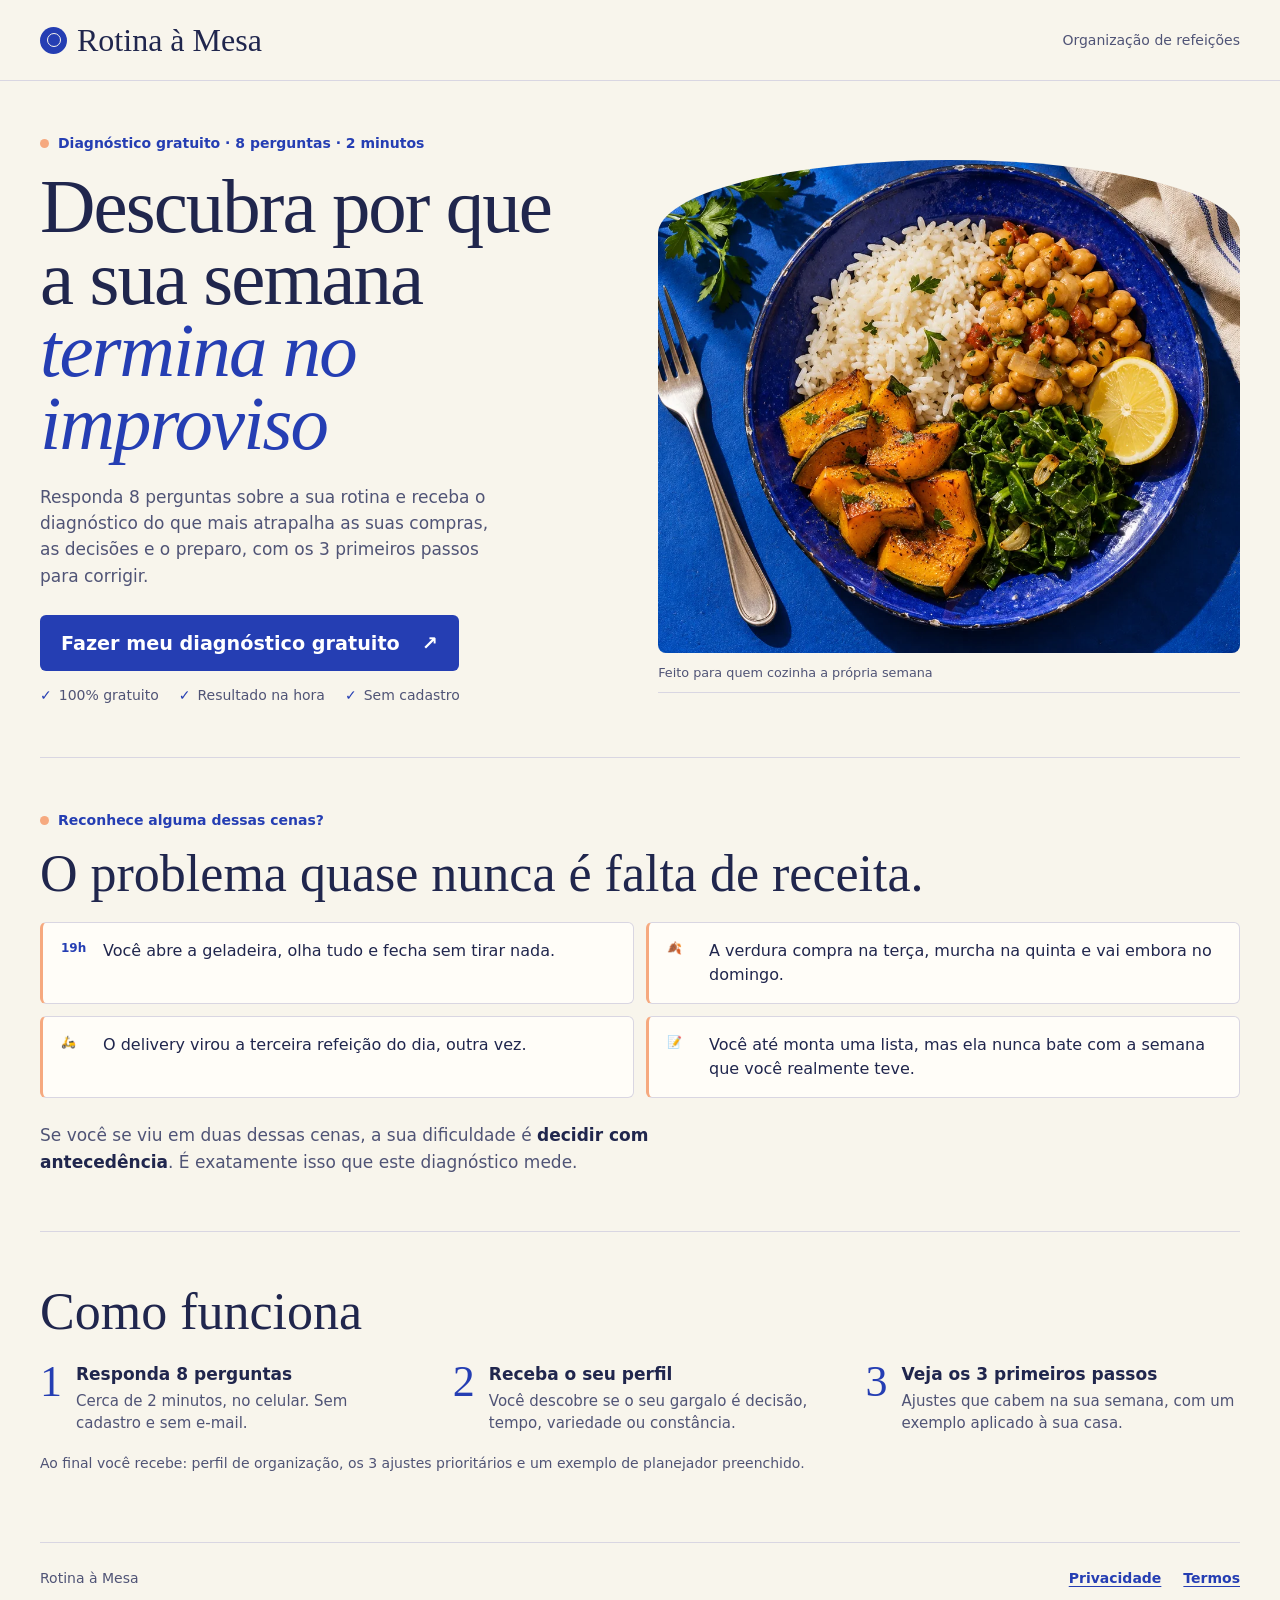
==== commit 7a7be7a9: "quiz: preco alinhado ao checkout" ====
--- a/index.html
+++ b/index.html
@@ -127,7 +127,7 @@
 
       <div class="quick-offer" id="quick-offer" hidden>
         <div class="quick-price">
-          <strong id="quick-price">R$ 47</strong>
+          <strong id="quick-price">R$ 37,90</strong>
           <span>pagamento único · acesso imediato</span>
         </div>
         <a class="button primary wide" id="checkout-top" href="#oferta">Comprar o kit <span aria-hidden="true">↗</span></a>
--- a/style.css
+++ b/style.css
@@ -124,6 +124,21 @@
 
 /* ---------- Resultado ---------- */
 .result-head { padding: 32px 0 30px; border-bottom: 1px solid var(--line); }
+
+/* Oferta resumida no topo do resultado (só no celular) */
+.quick-offer { display: none; }
+@media (max-width: 900px) {
+  .quick-offer {
+    display: block; margin: 22px 0 4px; padding: 18px 18px 16px;
+    background: var(--soft); border-top: 5px solid var(--blue);
+    border-radius: 0 0 10px 10px;
+  }
+  .quick-price { display: flex; align-items: baseline; gap: 10px; flex-wrap: wrap; margin-bottom: 14px; }
+  .quick-price strong { font-family: var(--display); font-size: 2.125rem; line-height: 1; }
+  .quick-price span { font-size: .8125rem; color: var(--muted); }
+  .quick-offer .button { width: 100%; }
+  .quick-link { display: inline-block; margin-top: 12px; font-size: .875rem; }
+}
 .result-head .kicker { margin: 18px 0 12px; }
 .profile-badge { display: inline-block; font-size: .8125rem; font-weight: 700; letter-spacing: .04em; text-transform: uppercase; color: var(--blue); background: var(--soft); border-radius: 999px; padding: 6px 13px; margin: 0 0 16px; }
 .result-head h1 { font-size: clamp(38px, 5vw, 68px); max-width: 20ch; }
